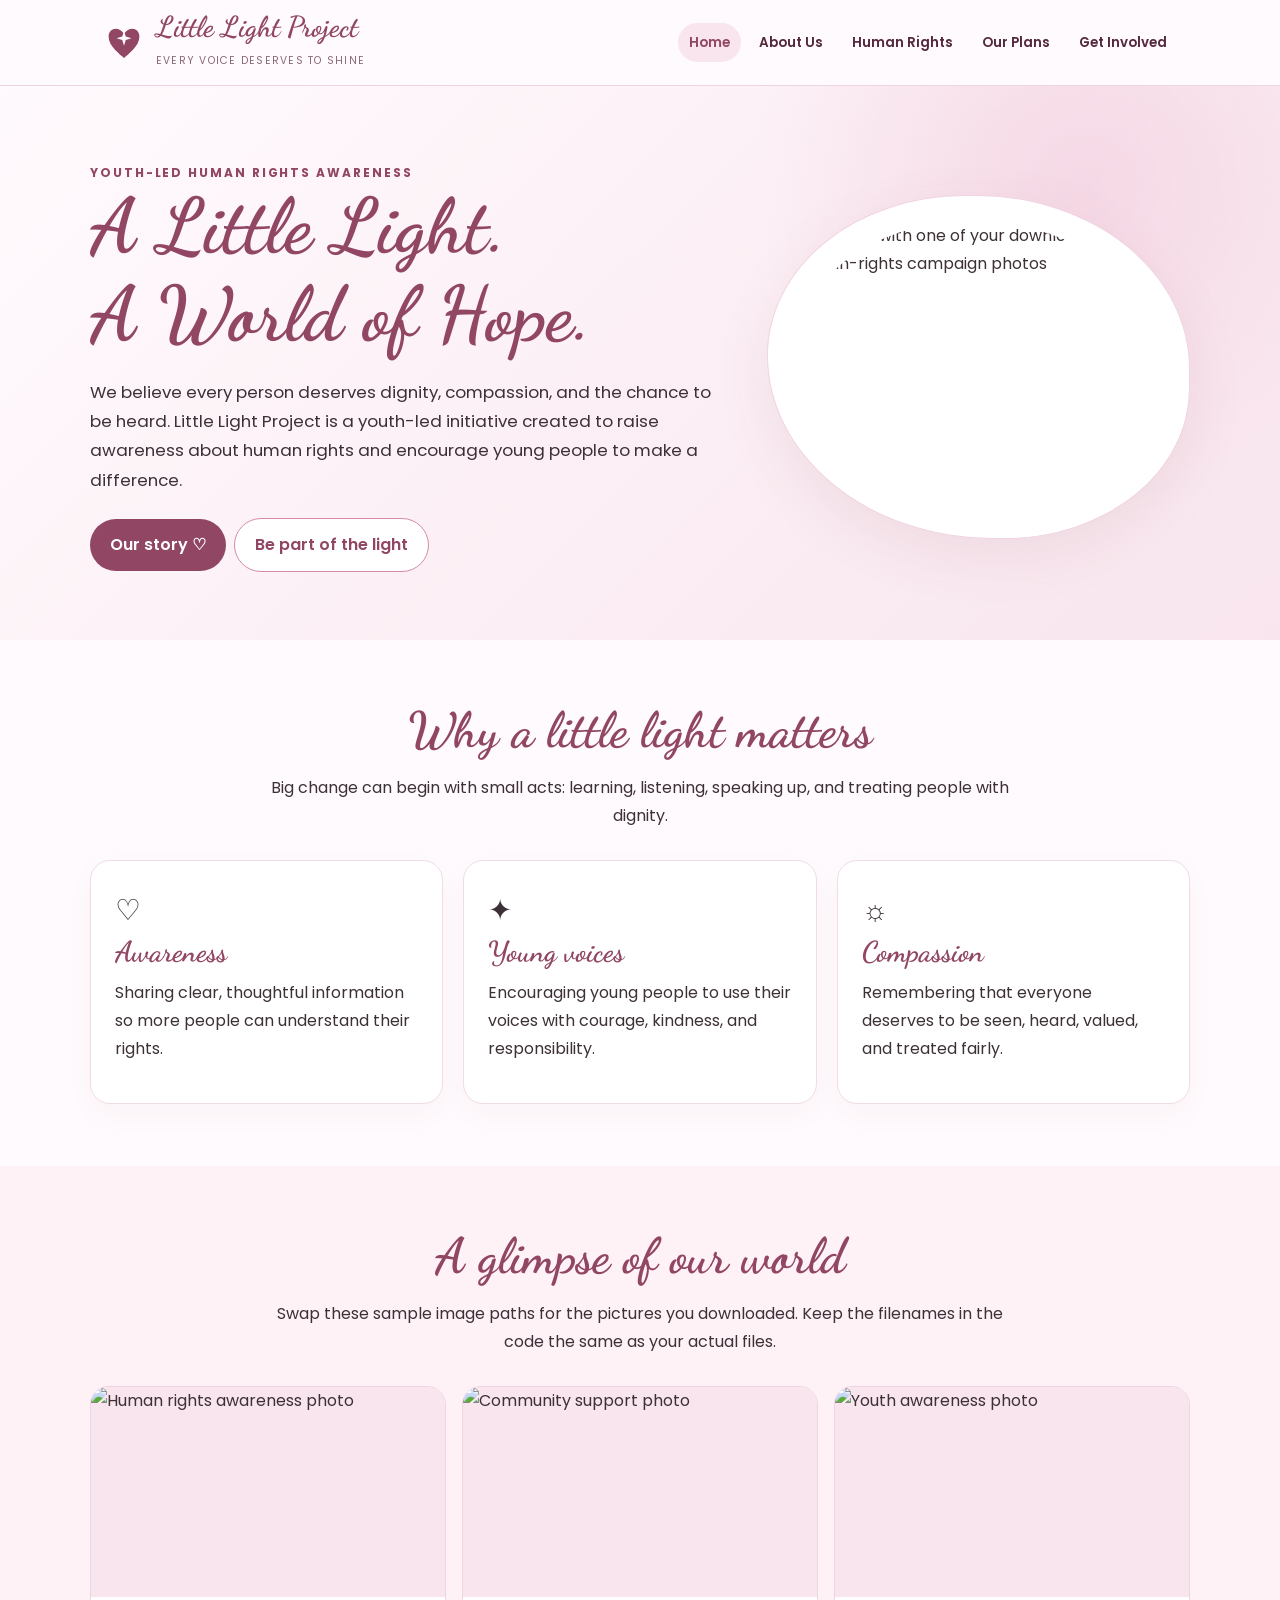
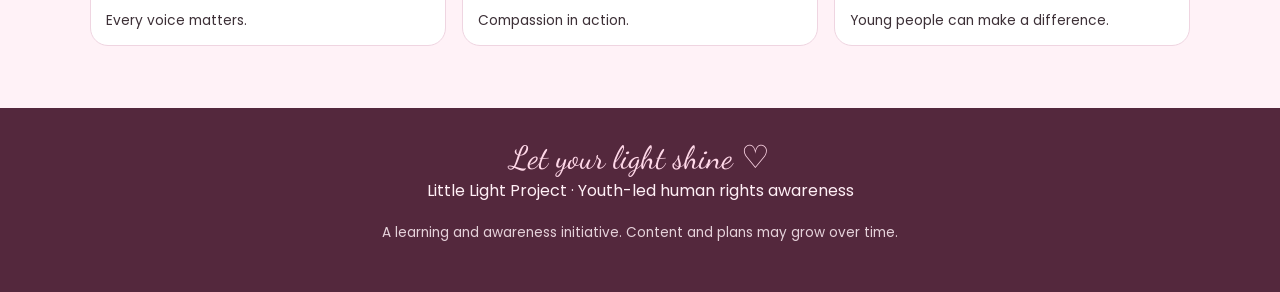
==== index.html @ ee35bf0c "Add files via upload" ====
<!doctype html>
<html lang="en"><head><meta charset="utf-8"><meta name="viewport" content="width=device-width, initial-scale=1"><title>Little Light Project</title><link rel="stylesheet" href="styles.css"></head><body>
<header class="site-header"><div class="nav-wrap"><a class="brand" href="index.html"><svg viewBox="0 0 100 100" aria-hidden="true"><path d="M50 84C42 76 15 58 15 35 15 17 37 10 50 29 63 10 85 17 85 35 85 58 58 76 50 84Z" fill="#914663"/><path d="M50 22l4 13 13 4-13 4-4 13-4-13-13-4 13-4z" fill="#fffafd"/></svg><span><span class="brand-name">Little Light Project</span><br><span class="brand-tag">Every voice deserves to shine</span></span></a><nav><a class="active" href="index.html">Home</a><a href="about.html">About Us</a><a href="human-rights.html">Human Rights</a><a href="plans.html">Our Plans</a><a href="get-involved.html">Get Involved</a></nav></div></header>
<main><section class="hero"><div class="container hero-grid"><div><div class="eyebrow">Youth-led human rights awareness</div><h1>A Little Light.<br>A World of Hope.</h1><p>We believe every person deserves dignity, compassion, and the chance to be heard. Little Light Project is a youth-led initiative created to raise awareness about human rights and encourage young people to make a difference.</p><a class="button" href="about.html">Our story ♡</a><a class="button secondary" href="get-involved.html">Be part of the light</a></div><div class="hero-art"><img src="images/hero.jpg" alt="Replace with one of your downloaded human-rights campaign photos"></div></div></section>
<section class="section"><div class="container"><div class="section-head"><h2 class="script">Why a little light matters</h2><p>Big change can begin with small acts: learning, listening, speaking up, and treating people with dignity.</p></div><div class="cards"><article class="card"><div class="emoji">♡</div><h3>Awareness</h3><p>Sharing clear, thoughtful information so more people can understand their rights.</p></article><article class="card"><div class="emoji">✦</div><h3>Young voices</h3><p>Encouraging young people to use their voices with courage, kindness, and responsibility.</p></article><article class="card"><div class="emoji">☼</div><h3>Compassion</h3><p>Remembering that everyone deserves to be seen, heard, valued, and treated fairly.</p></article></div></div></section>
<section class="section soft"><div class="container"><div class="section-head"><h2 class="script">A glimpse of our world</h2><p>Swap these sample image paths for the pictures you downloaded. Keep the filenames in the code the same as your actual files.</p></div><div class="gallery"><figure><img src="images/community1.jpg" alt="Human rights awareness photo"><figcaption>Every voice matters.</figcaption></figure><figure><img src="images/community2.jpg" alt="Community support photo"><figcaption>Compassion in action.</figcaption></figure><figure><img src="images/community3.jpg" alt="Youth awareness photo"><figcaption>Young people can make a difference.</figcaption></figure></div></div></section></main>
<footer class="site-footer"><div class="container"><div class="script">Let your light shine ♡</div><p>Little Light Project · Youth-led human rights awareness</p><p class="small">A learning and awareness initiative. Content and plans may grow over time.</p></div></footer></body></html>
---- styles.css ----
@import url('https://fonts.googleapis.com/css2?family=Dancing+Script:wght@500;600;700&family=Poppins:wght@400;500;600;700&display=swap');
:root{--blush:#f8e5ed;--rose:#d68aaa;--burgundy:#914663;--deep:#54283d;--cream:#fffafd;--ink:#3d3037;--white:#fff}
*{box-sizing:border-box}
html{scroll-behavior:smooth}
body{margin:0;background:var(--cream);color:var(--ink);font-family:'Poppins',Arial,sans-serif;line-height:1.75}
a{color:inherit}
.site-header{background:rgba(255,250,253,.96);border-bottom:1px solid #efd5e1;position:sticky;top:0;z-index:10;backdrop-filter:blur(10px)}
.nav-wrap{max-width:1120px;margin:auto;padding:12px 22px;display:flex;align-items:center;justify-content:space-between;gap:18px;flex-wrap:wrap}
.brand{display:flex;align-items:center;gap:10px;text-decoration:none;color:var(--burgundy)}
.brand svg{width:44px;height:44px;flex:none}
.brand-name{font:700 1.8rem 'Dancing Script',cursive;line-height:1.1}
.brand-tag{font-size:.65rem;letter-spacing:.12em;text-transform:uppercase;color:#8a6978}
nav{display:flex;gap:7px;flex-wrap:wrap}
nav a{text-decoration:none;padding:8px 11px;border-radius:22px;font-size:.84rem;font-weight:600;color:var(--deep)}
nav a:hover,nav a.active{background:var(--blush);color:var(--burgundy)}
main{min-height:65vh}
.container{width:min(1100px,calc(100% - 40px));margin:auto}
.script,h1,h2,h3,.signature{font-family:'Dancing Script',cursive;color:var(--burgundy);line-height:1.15}
h1{font-size:clamp(2.8rem,6vw,5rem);margin:0 0 18px}
h2{font-size:clamp(2rem,4vw,3.1rem);margin:0 0 15px}
h3{font-size:1.8rem;margin:0 0 10px}
p{margin:0 0 16px}
.hero{padding:76px 0 68px;background:radial-gradient(circle at 85% 18%,#f5d8e5 0,transparent 28%),linear-gradient(135deg,#fffafd,#f8e5ed)}
.hero-grid{display:grid;grid-template-columns:1.2fr .8fr;align-items:center;gap:42px}
.eyebrow{letter-spacing:.16em;text-transform:uppercase;color:var(--burgundy);font-size:.75rem;font-weight:700}
.hero p{max-width:650px;font-size:1.05rem}
.hero-art{background:#fff;border:1px solid #f0d4e1;border-radius:48% 52% 45% 55%;padding:26px;box-shadow:0 18px 55px #91466318}
.hero-art img{display:block;width:100%;height:290px;object-fit:cover;border-radius:48% 52% 45% 55%}
.button{display:inline-block;background:var(--burgundy);color:#fff;text-decoration:none;padding:12px 20px;border-radius:28px;font-weight:600;margin:7px 8px 0 0}
.button.secondary{background:#fff;color:var(--burgundy);border:1px solid var(--rose)}
.section{padding:62px 0}
.section.soft{background:#fff2f7}
.section-head{text-align:center;max-width:760px;margin:0 auto 30px}
.cards{display:grid;grid-template-columns:repeat(3,1fr);gap:20px}
.card{background:#fff;border:1px solid #f0dce5;border-radius:20px;padding:24px;box-shadow:0 10px 30px #54283d08}
.card .emoji{font-size:1.8rem}
.gallery{display:grid;grid-template-columns:repeat(3,1fr);gap:16px}
.gallery figure{margin:0;background:#fff;border:1px solid #efd5e1;border-radius:18px;overflow:hidden}
.gallery img{width:100%;height:210px;object-fit:cover;display:block;background:var(--blush)}
.gallery figcaption{padding:12px 15px;font-size:.86rem}
.page-hero{padding:55px 0 38px;background:linear-gradient(135deg,#fffafd,#f8e5ed);text-align:center}
.page-hero p{max-width:760px;margin:0 auto}
.two-col{display:grid;grid-template-columns:1fr 1fr;gap:28px;align-items:start}
.note{background:#fff;border-left:4px solid var(--rose);border-radius:12px;padding:22px}
.director-photo{width:100%;max-width:320px;aspect-ratio:4/5;object-fit:cover;border-radius:22px;border:6px solid #fff;box-shadow:0 10px 35px #54283d16;background:var(--blush)}
.photo-placeholder{display:flex;align-items:center;justify-content:center;min-height:260px;border:2px dashed var(--rose);border-radius:22px;background:#fff2f7;color:var(--burgundy);padding:20px;text-align:center}
.letter{background:white;border:1px solid #f0dce5;border-radius:24px;padding:clamp(22px,4vw,42px);box-shadow:0 12px 35px #54283d08}
.signature{font-size:2.5rem;margin:8px 0 0}
.pill-row{display:flex;flex-wrap:wrap;gap:10px;margin-top:20px}
.pill{background:var(--blush);color:var(--burgundy);border-radius:30px;padding:7px 13px;font-size:.85rem;font-weight:600}
.site-footer{background:var(--deep);color:#fff0f6;padding:32px 0;text-align:center}
.site-footer .script{color:#ffd8e8;font-size:2rem}
.small{font-size:.85rem;opacity:.85}
ul{padding-left:22px}
@media(max-width:780px){.hero-grid,.two-col{grid-template-columns:1fr}.hero{padding:50px 0}.hero-art{max-width:500px;margin:auto}.cards{grid-template-columns:1fr}.gallery{grid-template-columns:repeat(2,1fr)}.nav-wrap{justify-content:center}.brand{margin-right:auto}nav{justify-content:center}}
@media(max-width:480px){.gallery{grid-template-columns:1fr}.gallery img{height:230px}.container{width:min(100% - 28px,1100px)}nav a{font-size:.78rem;padding:7px 9px}}
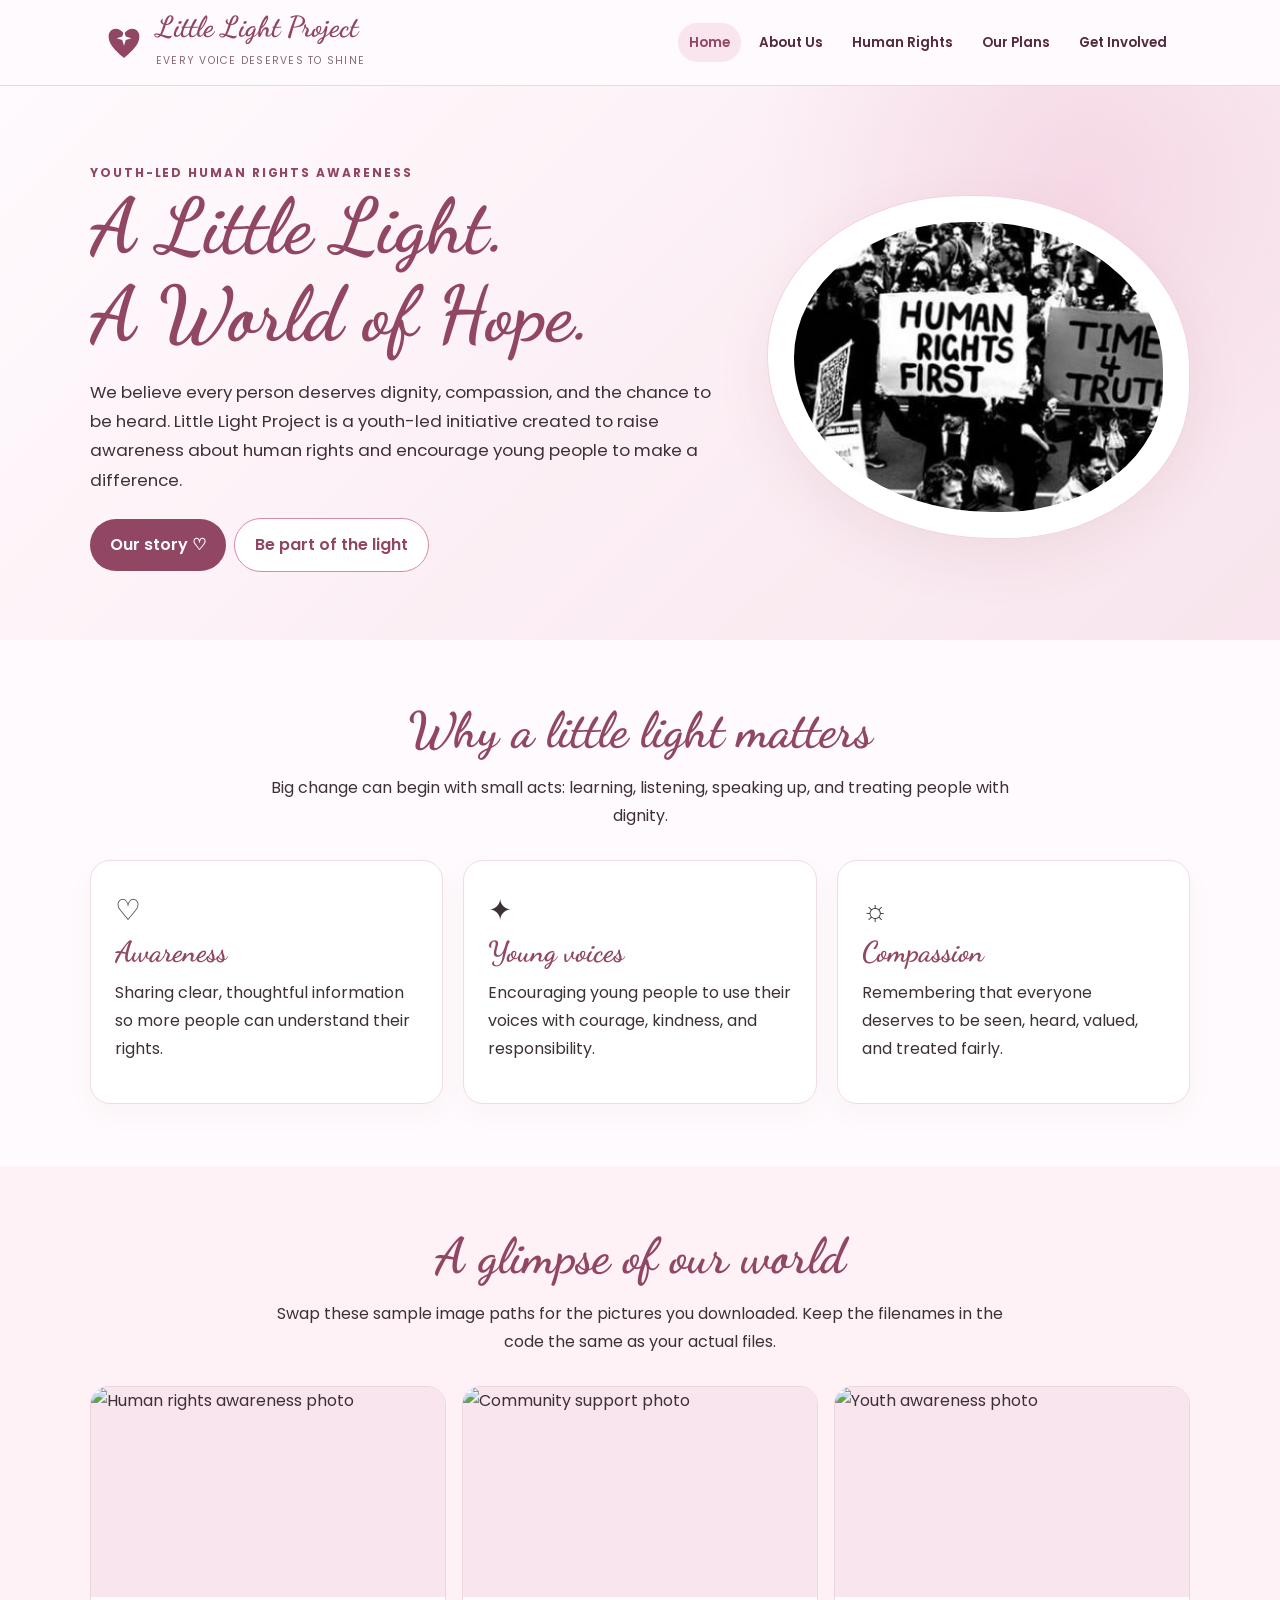
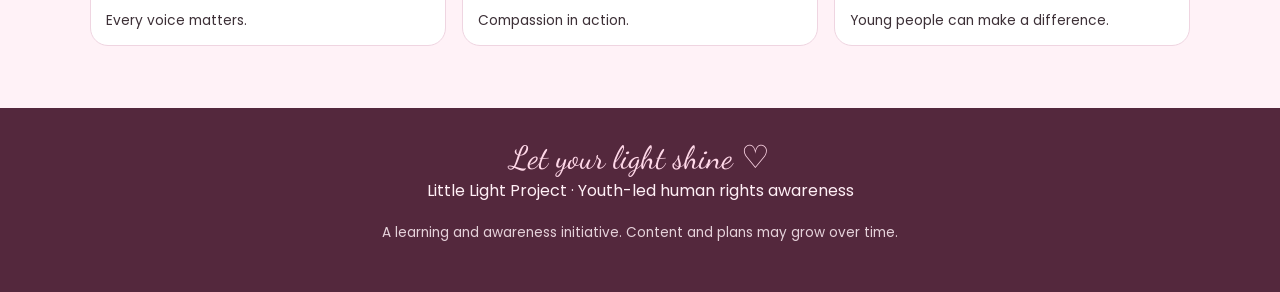
==== commit 5caf7f87: "Update hero section image in index.html Replaced hero image with a new photo of activists." ====
--- a/index.html
+++ b/index.html
@@ -1,7 +1,7 @@
 <!doctype html>
 <html lang="en"><head><meta charset="utf-8"><meta name="viewport" content="width=device-width, initial-scale=1"><title>Little Light Project</title><link rel="stylesheet" href="styles.css"></head><body>
 <header class="site-header"><div class="nav-wrap"><a class="brand" href="index.html"><svg viewBox="0 0 100 100" aria-hidden="true"><path d="M50 84C42 76 15 58 15 35 15 17 37 10 50 29 63 10 85 17 85 35 85 58 58 76 50 84Z" fill="#914663"/><path d="M50 22l4 13 13 4-13 4-4 13-4-13-13-4 13-4z" fill="#fffafd"/></svg><span><span class="brand-name">Little Light Project</span><br><span class="brand-tag">Every voice deserves to shine</span></span></a><nav><a class="active" href="index.html">Home</a><a href="about.html">About Us</a><a href="human-rights.html">Human Rights</a><a href="plans.html">Our Plans</a><a href="get-involved.html">Get Involved</a></nav></div></header>
-<main><section class="hero"><div class="container hero-grid"><div><div class="eyebrow">Youth-led human rights awareness</div><h1>A Little Light.<br>A World of Hope.</h1><p>We believe every person deserves dignity, compassion, and the chance to be heard. Little Light Project is a youth-led initiative created to raise awareness about human rights and encourage young people to make a difference.</p><a class="button" href="about.html">Our story ♡</a><a class="button secondary" href="get-involved.html">Be part of the light</a></div><div class="hero-art"><img src="images/hero.jpg" alt="Replace with one of your downloaded human-rights campaign photos"></div></div></section>
+<main><section class="hero"><div class="container hero-grid"><div><div class="eyebrow">Youth-led human rights awareness</div><h1>A Little Light.<br>A World of Hope.</h1><p>We believe every person deserves dignity, compassion, and the chance to be heard. Little Light Project is a youth-led initiative created to raise awareness about human rights and encourage young people to make a difference.</p><a class="button" href="about.html">Our story ♡</a><a class="button secondary" href="get-involved.html">Be part of the light</a></div><div class="hero-art"><img src="activists.jpeg"> </div></div></section>
 <section class="section"><div class="container"><div class="section-head"><h2 class="script">Why a little light matters</h2><p>Big change can begin with small acts: learning, listening, speaking up, and treating people with dignity.</p></div><div class="cards"><article class="card"><div class="emoji">♡</div><h3>Awareness</h3><p>Sharing clear, thoughtful information so more people can understand their rights.</p></article><article class="card"><div class="emoji">✦</div><h3>Young voices</h3><p>Encouraging young people to use their voices with courage, kindness, and responsibility.</p></article><article class="card"><div class="emoji">☼</div><h3>Compassion</h3><p>Remembering that everyone deserves to be seen, heard, valued, and treated fairly.</p></article></div></div></section>
 <section class="section soft"><div class="container"><div class="section-head"><h2 class="script">A glimpse of our world</h2><p>Swap these sample image paths for the pictures you downloaded. Keep the filenames in the code the same as your actual files.</p></div><div class="gallery"><figure><img src="images/community1.jpg" alt="Human rights awareness photo"><figcaption>Every voice matters.</figcaption></figure><figure><img src="images/community2.jpg" alt="Community support photo"><figcaption>Compassion in action.</figcaption></figure><figure><img src="images/community3.jpg" alt="Youth awareness photo"><figcaption>Young people can make a difference.</figcaption></figure></div></div></section></main>
-<footer class="site-footer"><div class="container"><div class="script">Let your light shine ♡</div><p>Little Light Project · Youth-led human rights awareness</p><p class="small">A learning and awareness initiative. Content and plans may grow over time.</p></div></footer></body></html>+<footer class="site-footer"><div class="container"><div class="script">Let your light shine ♡</div><p>Little Light Project · Youth-led human rights awareness</p><p class="small">A learning and awareness initiative. Content and plans may grow over time.</p></div></footer></body></html>
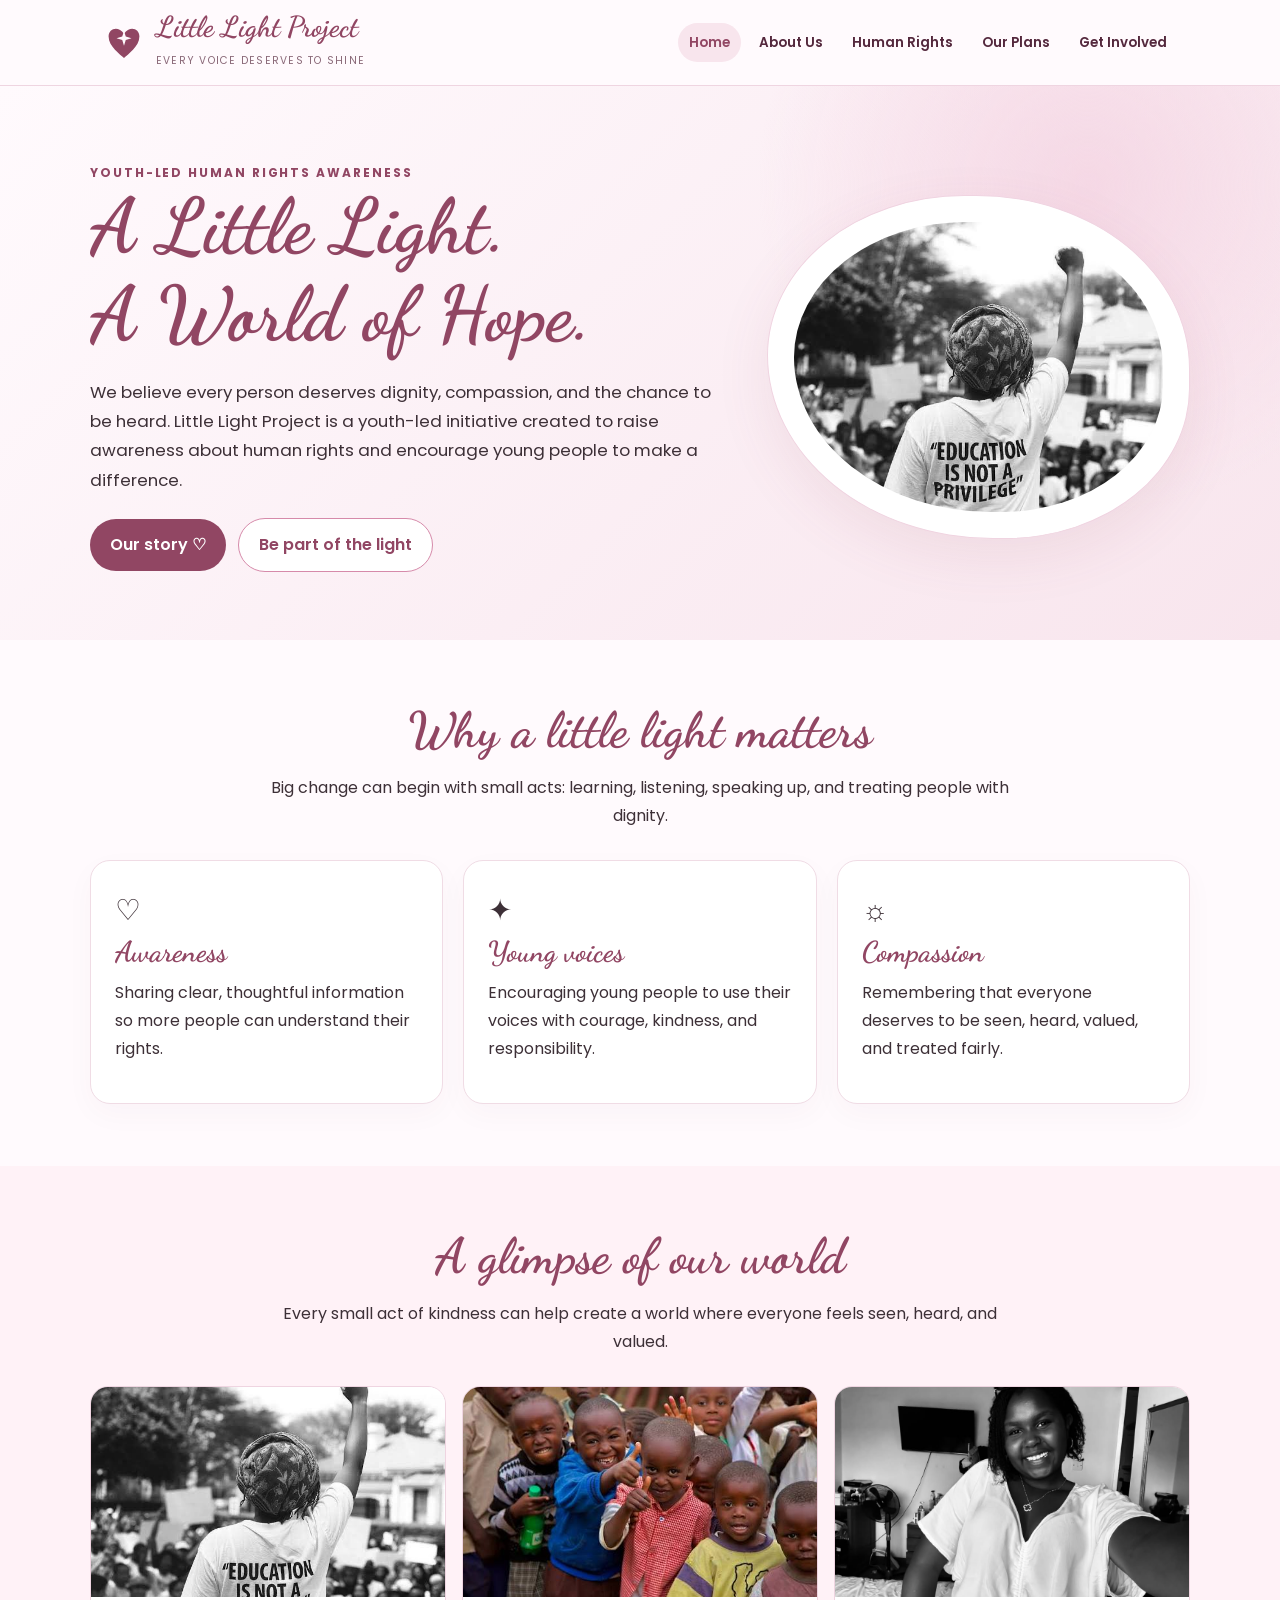
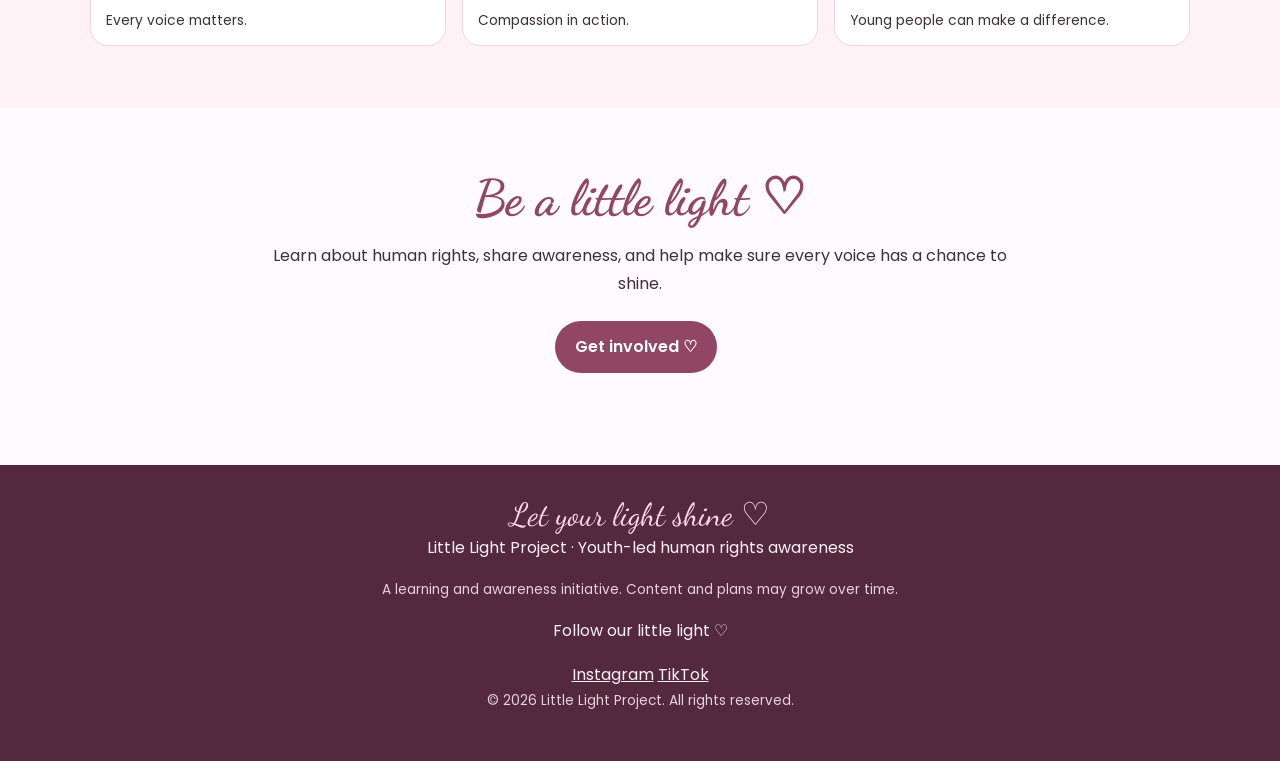
==== commit 4a6f3539: "Refactor index.html for SEO and accessibility Added meta description and favicon link. Updated image" ====
--- a/index.html
+++ b/index.html
@@ -1,7 +1,217 @@
-<!doctype html>
-<html lang="en"><head><meta charset="utf-8"><meta name="viewport" content="width=device-width, initial-scale=1"><title>Little Light Project</title><link rel="stylesheet" href="styles.css"></head><body>
-<header class="site-header"><div class="nav-wrap"><a class="brand" href="index.html"><svg viewBox="0 0 100 100" aria-hidden="true"><path d="M50 84C42 76 15 58 15 35 15 17 37 10 50 29 63 10 85 17 85 35 85 58 58 76 50 84Z" fill="#914663"/><path d="M50 22l4 13 13 4-13 4-4 13-4-13-13-4 13-4z" fill="#fffafd"/></svg><span><span class="brand-name">Little Light Project</span><br><span class="brand-tag">Every voice deserves to shine</span></span></a><nav><a class="active" href="index.html">Home</a><a href="about.html">About Us</a><a href="human-rights.html">Human Rights</a><a href="plans.html">Our Plans</a><a href="get-involved.html">Get Involved</a></nav></div></header>
-<main><section class="hero"><div class="container hero-grid"><div><div class="eyebrow">Youth-led human rights awareness</div><h1>A Little Light.<br>A World of Hope.</h1><p>We believe every person deserves dignity, compassion, and the chance to be heard. Little Light Project is a youth-led initiative created to raise awareness about human rights and encourage young people to make a difference.</p><a class="button" href="about.html">Our story ♡</a><a class="button secondary" href="get-involved.html">Be part of the light</a></div><div class="hero-art"><img src="activists.jpeg"> </div></div></section>
-<section class="section"><div class="container"><div class="section-head"><h2 class="script">Why a little light matters</h2><p>Big change can begin with small acts: learning, listening, speaking up, and treating people with dignity.</p></div><div class="cards"><article class="card"><div class="emoji">♡</div><h3>Awareness</h3><p>Sharing clear, thoughtful information so more people can understand their rights.</p></article><article class="card"><div class="emoji">✦</div><h3>Young voices</h3><p>Encouraging young people to use their voices with courage, kindness, and responsibility.</p></article><article class="card"><div class="emoji">☼</div><h3>Compassion</h3><p>Remembering that everyone deserves to be seen, heard, valued, and treated fairly.</p></article></div></div></section>
-<section class="section soft"><div class="container"><div class="section-head"><h2 class="script">A glimpse of our world</h2><p>Swap these sample image paths for the pictures you downloaded. Keep the filenames in the code the same as your actual files.</p></div><div class="gallery"><figure><img src="images/community1.jpg" alt="Human rights awareness photo"><figcaption>Every voice matters.</figcaption></figure><figure><img src="images/community2.jpg" alt="Community support photo"><figcaption>Compassion in action.</figcaption></figure><figure><img src="images/community3.jpg" alt="Youth awareness photo"><figcaption>Young people can make a difference.</figcaption></figure></div></div></section></main>
-<footer class="site-footer"><div class="container"><div class="script">Let your light shine ♡</div><p>Little Light Project · Youth-led human rights awareness</p><p class="small">A learning and awareness initiative. Content and plans may grow over time.</p></div></footer></body></html>
+<!DOCTYPE html>
+<html lang="en">
+<head>
+  <meta charset="UTF-8">
+  <meta name="viewport" content="width=device-width, initial-scale=1">
+
+  <title>Little Light Project</title>
+  <meta name="description" content="Little Light Project is a youth-led human rights awareness initiative. Every voice deserves to shine.">
+
+  <link rel="stylesheet" href="./styles.css">
+  <link rel="icon" href="./logo.svg" type="image/svg+xml">
+</head>
+
+<body class="home-page">
+
+  <header class="site-header">
+    <div class="nav-wrap">
+
+      <a class="brand" href="./index.html" aria-label="Little Light Project home">
+        <svg viewBox="0 0 100 100" aria-hidden="true">
+          <path d="M50 84C42 76 15 58 15 35 15 17 37 10 50 29 63 10 85 17 85 35 85 58 58 76 50 84Z" fill="#914663"/>
+          <path d="M50 22l4 13 13 4-13 4-4 13-4-13-13-4 13-4z" fill="#fffafd"/>
+        </svg>
+
+        <span>
+          <span class="brand-name">Little Light Project</span>
+          <br>
+          <span class="brand-tag">Every voice deserves to shine</span>
+        </span>
+      </a>
+
+      <nav aria-label="Main navigation">
+        <a class="active" href="./index.html">Home</a>
+        <a href="./about.html">About Us</a>
+        <a href="./human-rights.html">Human Rights</a>
+        <a href="./plans.html">Our Plans</a>
+        <a href="./get-involved.html">Get Involved</a>
+      </nav>
+
+    </div>
+  </header>
+
+  <main>
+
+    <!-- HOMEPAGE HERO -->
+    <section class="hero">
+      <div class="container hero-grid">
+
+        <div>
+          <div class="eyebrow">Youth-led human rights awareness</div>
+
+          <h1>A Little Light.<br>A World of Hope.</h1>
+
+          <p>
+            We believe every person deserves dignity, compassion,
+            and the chance to be heard. Little Light Project is a
+            youth-led initiative created to raise awareness about
+            human rights and encourage young people to make a difference.
+          </p>
+
+          <a class="button" href="./about.html">Our story ♡</a>
+          <a class="button secondary" href="./get-involved.html">
+            Be part of the light
+          </a>
+        </div>
+
+        <div class="hero-art">
+          <img
+            src="./community8.JPG"
+            alt="Community members coming together"
+            onerror="this.style.display='none'"
+          >
+        </div>
+
+      </div>
+    </section>
+
+    <!-- OUR VALUES -->
+    <section class="section">
+      <div class="container">
+
+        <div class="section-head">
+          <h2 class="script">Why a little light matters</h2>
+          <p>
+            Big change can begin with small acts: learning, listening,
+            speaking up, and treating people with dignity.
+          </p>
+        </div>
+
+        <div class="cards">
+
+          <article class="card">
+            <div class="emoji">♡</div>
+            <h3>Awareness</h3>
+            <p>
+              Sharing clear, thoughtful information so more people
+              can understand their rights.
+            </p>
+          </article>
+
+          <article class="card">
+            <div class="emoji">✦</div>
+            <h3>Young voices</h3>
+            <p>
+              Encouraging young people to use their voices with
+              courage, kindness, and responsibility.
+            </p>
+          </article>
+
+          <article class="card">
+            <div class="emoji">☼</div>
+            <h3>Compassion</h3>
+            <p>
+              Remembering that everyone deserves to be seen,
+              heard, valued, and treated fairly.
+            </p>
+          </article>
+
+        </div>
+      </div>
+    </section>
+
+    <!-- COMMUNITY GALLERY -->
+    <section class="section soft">
+      <div class="container">
+
+        <div class="section-head">
+          <h2 class="script">A glimpse of our world</h2>
+          <p>
+            Every small act of kindness can help create a world
+            where everyone feels seen, heard, and valued.
+          </p>
+        </div>
+
+        <div class="gallery">
+
+          <figure>
+            <img
+              src="./community8.JPG"
+              alt="Community and awareness"
+              onerror="this.style.display='none'"
+            >
+            <figcaption>Every voice matters.</figcaption>
+          </figure>
+
+          <figure>
+            <img
+              src="./kids.jpeg"
+              alt="Children and community"
+              onerror="this.style.display='none'"
+            >
+            <figcaption>Compassion in action.</figcaption>
+          </figure>
+
+          <figure>
+            <img
+              src="./Director.JPG"
+              alt="Little Light Project director"
+              onerror="this.style.display='none'"
+            >
+            <figcaption>Young people can make a difference.</figcaption>
+          </figure>
+
+        </div>
+      </div>
+    </section>
+
+    <!-- CALL TO ACTION -->
+    <section class="section">
+      <div class="container section-head">
+        <h2 class="script">Be a little light ♡</h2>
+        <p>
+          Learn about human rights, share awareness, and help
+          make sure every voice has a chance to shine.
+        </p>
+        <a class="button" href="./get-involved.html">Get involved ♡</a>
+      </div>
+    </section>
+
+  </main>
+
+  <footer class="site-footer">
+    <div class="container">
+
+      <div class="script">Let your light shine ♡</div>
+
+      <p>Little Light Project · Youth-led human rights awareness</p>
+
+      <p class="small">
+        A learning and awareness initiative. Content and plans may grow over time.
+      </p>
+
+      <div class="social-links">
+        <p>Follow our little light ♡</p>
+
+        <a
+          href="https://www.instagram.com/Little.Light._Project/"
+          target="_blank"
+          rel="noopener noreferrer"
+        >Instagram</a>
+
+        <a
+          href="https://www.tiktok.com/@little.light.project"
+          target="_blank"
+          rel="noopener noreferrer"
+        >TikTok</a>
+      </div>
+
+      <p class="small">
+        © 2026 Little Light Project. All rights reserved.
+      </p>
+
+    </div>
+  </footer>
+
+</body>
+</html>
